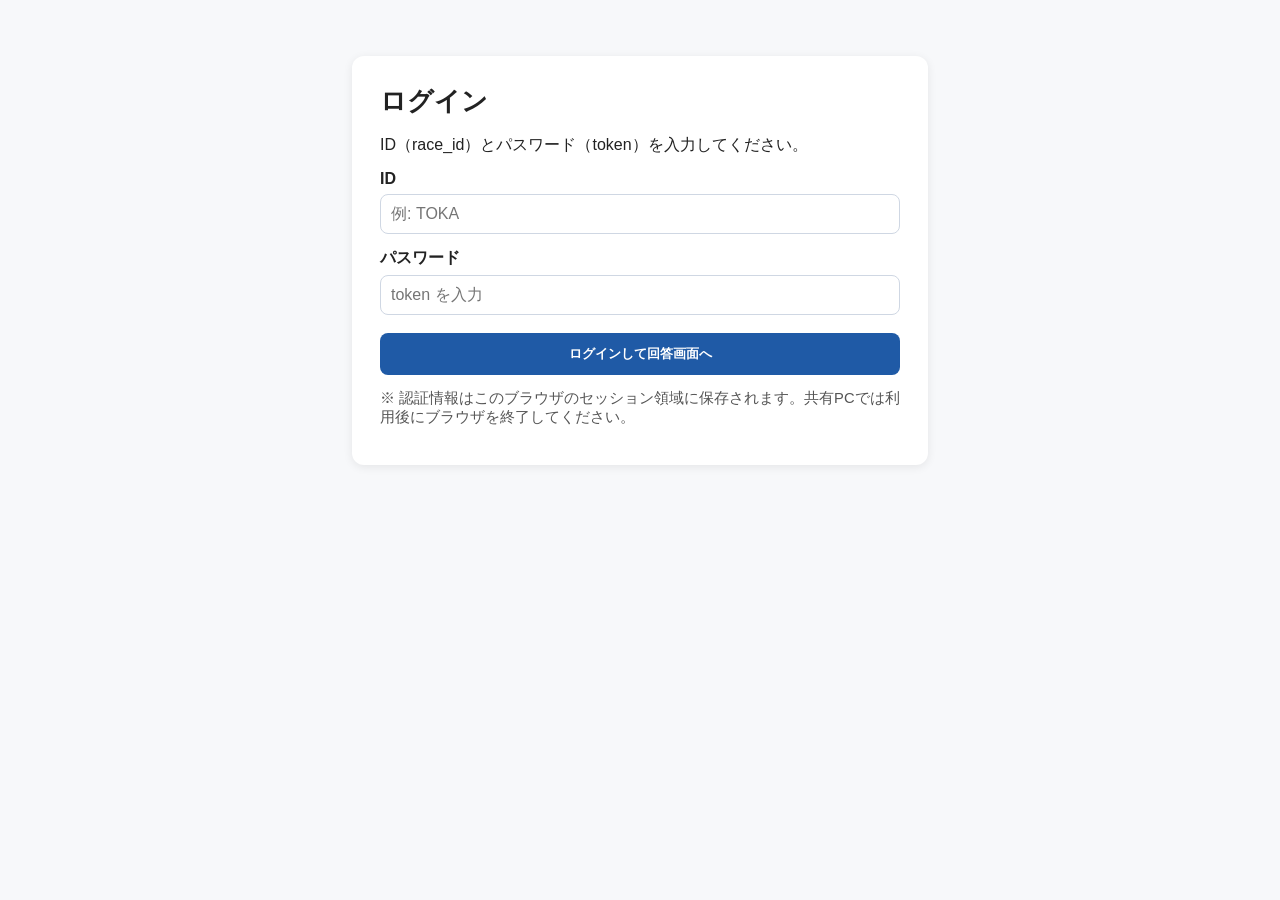
==== login.html @ 59256e29 "Create login.html" ====
<!DOCTYPE html>
<html lang="ja">
<head>
  <meta charset="UTF-8">
  <meta name="viewport" content="width=device-width, initial-scale=1">
  <title>ログイン | マラソン大会心肺停止調査</title>
  <style>
    body { font-family: Arial, "Hiragino Kaku Gothic ProN", "Yu Gothic", sans-serif; margin:0; background:#f7f8fa; color:#222; }
    .wrap { max-width: 520px; margin: 56px auto; background:#fff; border-radius:12px; padding:28px; box-shadow:0 2px 10px rgba(0,0,0,0.08); }
    h1 { margin: 0 0 16px; font-size: 1.6rem; }
    p { margin: 0 0 10px; }
    label { font-weight: 700; display:block; margin: 14px 0 6px; }
    input { width:100%; box-sizing:border-box; padding:10px; border:1px solid #cfd7e3; border-radius:8px; font-size:16px; }
    button { margin-top:18px; width:100%; padding:12px; border:none; border-radius:8px; color:#fff; background:#1f5aa6; font-weight:700; cursor:pointer; }
    .note { margin-top: 14px; font-size: .92rem; color:#555; }
    .error { color:#c62828; margin-top:12px; display:none; }
  </style>
</head>
<body>
  <div class="wrap">
    <h1>ログイン</h1>
    <p>ID（race_id）とパスワード（token）を入力してください。</p>

    <label for="race-id">ID</label>
    <input id="race-id" type="text" autocomplete="username" placeholder="例: TOKA">

    <label for="token">パスワード</label>
    <input id="token" type="password" autocomplete="current-password" placeholder="token を入力">

    <button id="login-btn" type="button">ログインして回答画面へ</button>
    <p id="login-error" class="error"></p>
    <p class="note">※ 認証情報はこのブラウザのセッション領域に保存されます。共有PCでは利用後にブラウザを終了してください。</p>
  </div>

  <script src="login.js"></script>
</body>
</html>
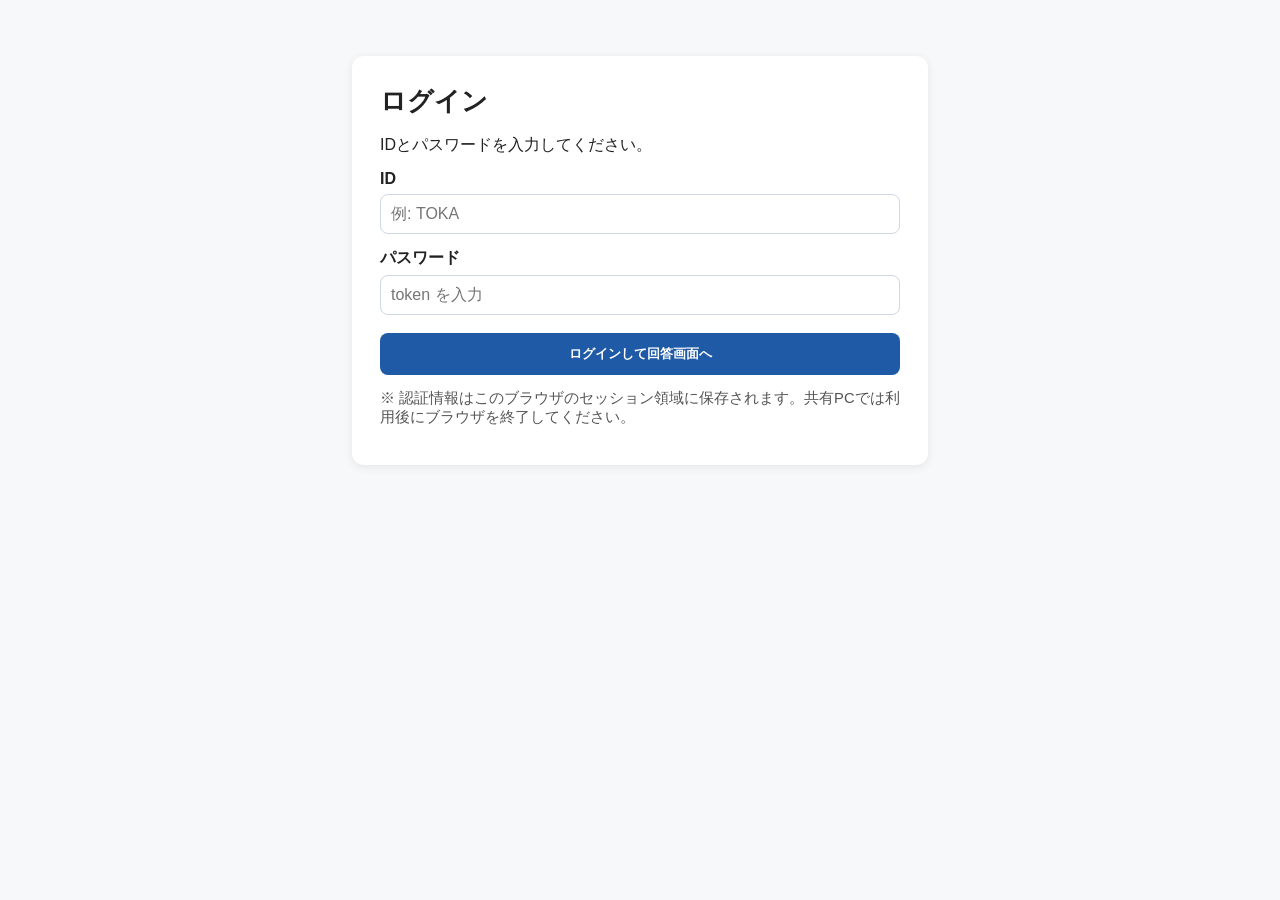
==== commit a10f8c6b: "Update login.html" ====
--- a/login.html
+++ b/login.html
@@ -19,7 +19,7 @@
 <body>
   <div class="wrap">
     <h1>ログイン</h1>
-    <p>ID（race_id）とパスワード（token）を入力してください。</p>
+    <p>IDとパスワードを入力してください。</p>
 
     <label for="race-id">ID</label>
     <input id="race-id" type="text" autocomplete="username" placeholder="例: TOKA">
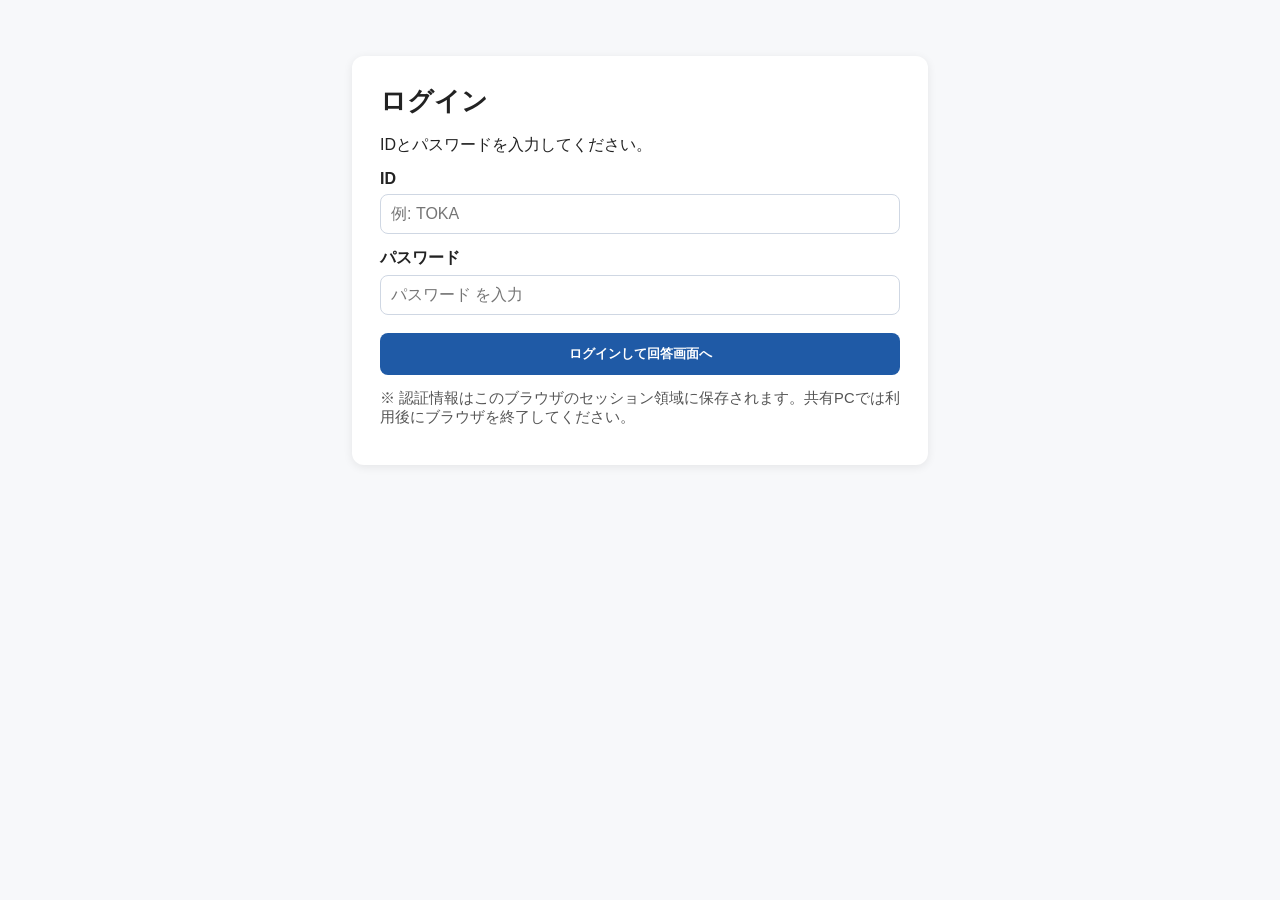
==== commit 6bfecbac: "Update login.html" ====
--- a/login.html
+++ b/login.html
@@ -25,7 +25,7 @@
     <input id="race-id" type="text" autocomplete="username" placeholder="例: TOKA">
 
     <label for="token">パスワード</label>
-    <input id="token" type="password" autocomplete="current-password" placeholder="token を入力">
+    <input id="token" type="password" autocomplete="current-password" placeholder="パスワード を入力">
 
     <button id="login-btn" type="button">ログインして回答画面へ</button>
     <p id="login-error" class="error"></p>
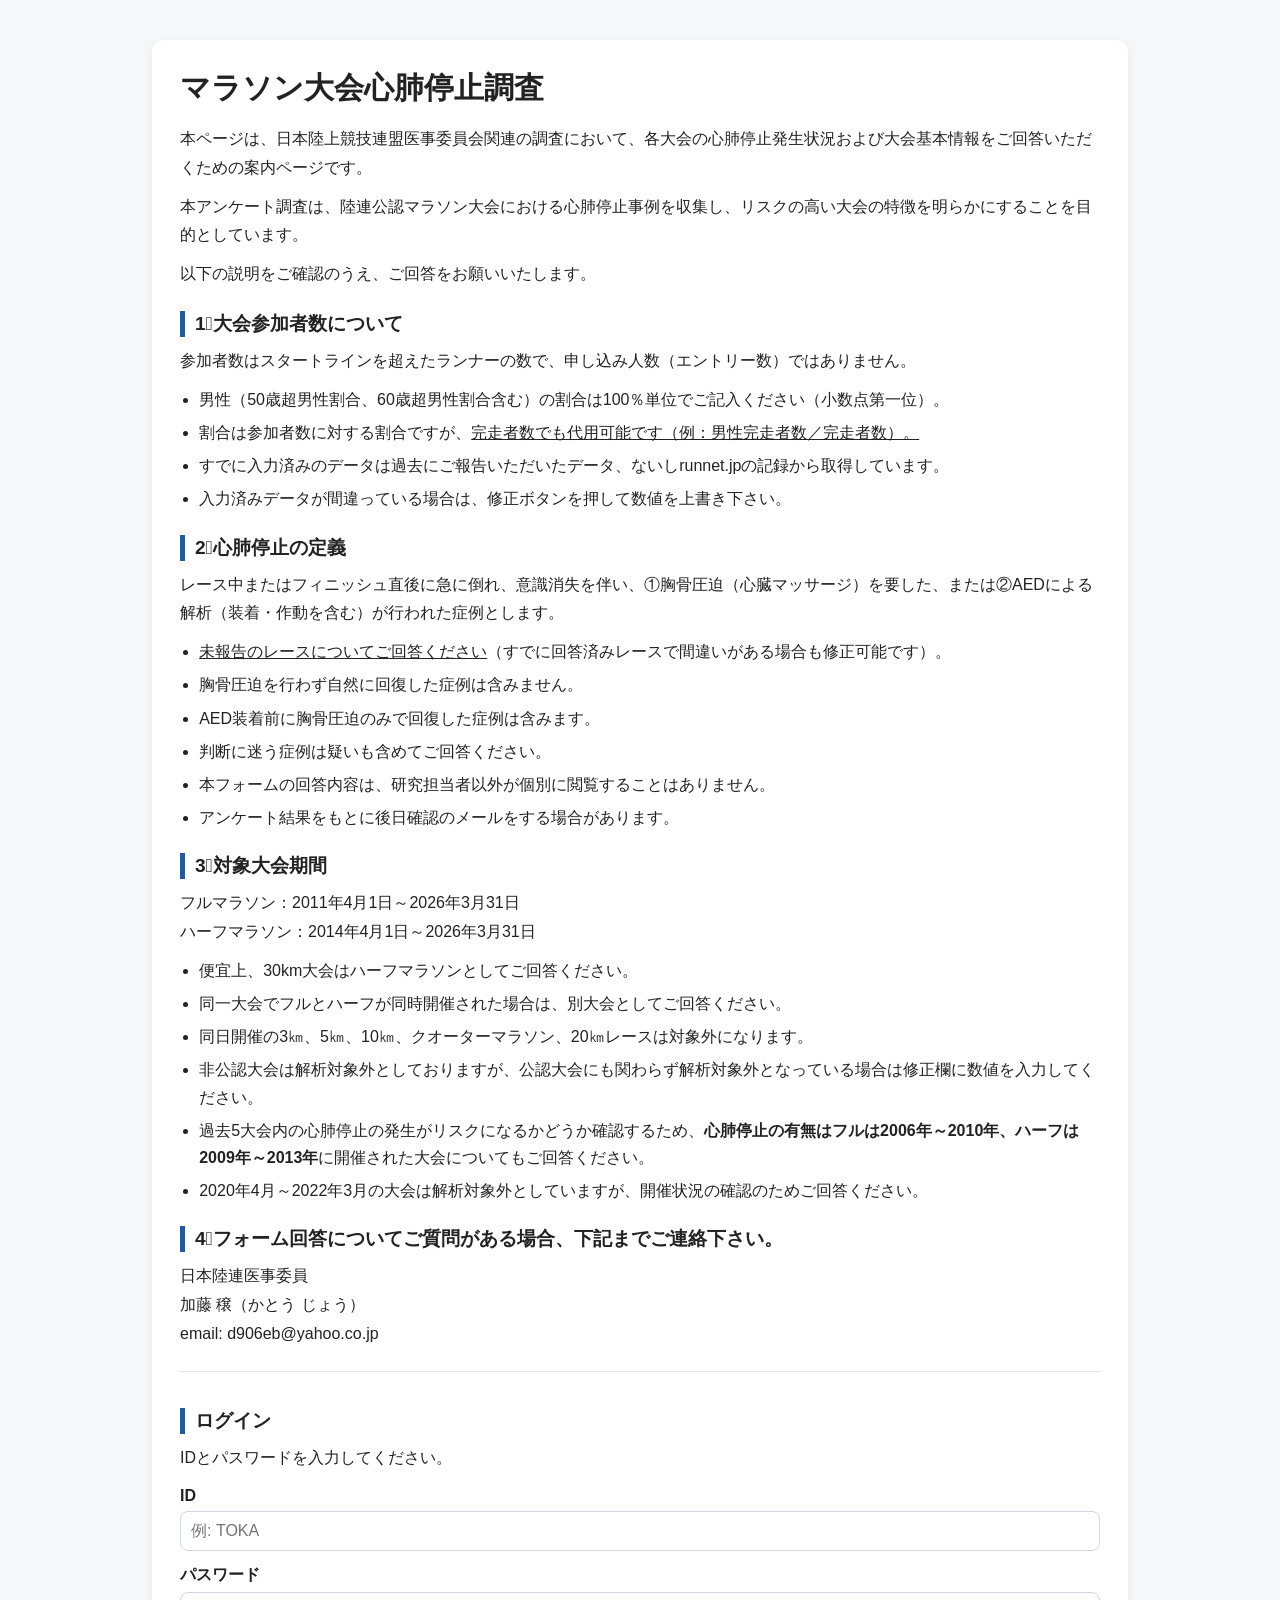
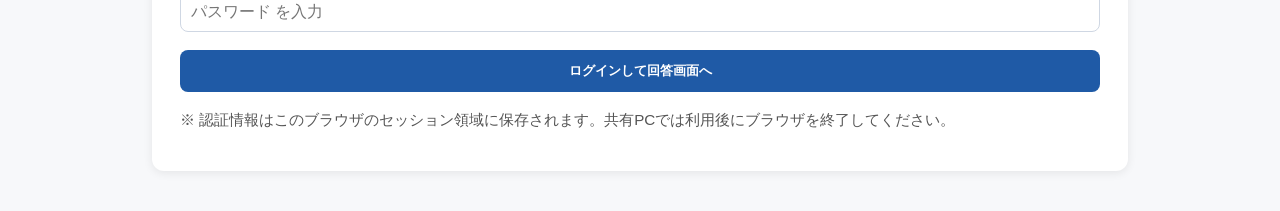
==== commit 16664c7f: "Update login.html" ====
--- a/login.html
+++ b/login.html
@@ -6,30 +6,76 @@
   <title>ログイン | マラソン大会心肺停止調査</title>
   <style>
     body { font-family: Arial, "Hiragino Kaku Gothic ProN", "Yu Gothic", sans-serif; margin:0; background:#f7f8fa; color:#222; }
-    .wrap { max-width: 520px; margin: 56px auto; background:#fff; border-radius:12px; padding:28px; box-shadow:0 2px 10px rgba(0,0,0,0.08); }
-    h1 { margin: 0 0 16px; font-size: 1.6rem; }
-    p { margin: 0 0 10px; }
+    .wrap { max-width: 920px; margin: 40px auto; background:#fff; border-radius:12px; padding:28px; box-shadow:0 2px 10px rgba(0,0,0,0.08); }
+    h1 { margin: 0 0 16px; font-size: 1.9rem; }
+    h2 { margin: 22px 0 10px; font-size: 1.2rem; border-left:5px solid #1f5aa6; padding-left:10px; }
+    p { margin: 0 0 10px; line-height: 1.8; }
+    ul { margin: 8px 0 16px 1.2em; padding: 0; }
+    li { margin: 6px 0; line-height: 1.7; }
     label { font-weight: 700; display:block; margin: 14px 0 6px; }
     input { width:100%; box-sizing:border-box; padding:10px; border:1px solid #cfd7e3; border-radius:8px; font-size:16px; }
     button { margin-top:18px; width:100%; padding:12px; border:none; border-radius:8px; color:#fff; background:#1f5aa6; font-weight:700; cursor:pointer; }
-    .note { margin-top: 14px; font-size: .92rem; color:#555; }
+    .note { margin-top: 14px; font-size: .95rem; color:#555; }
     .error { color:#c62828; margin-top:12px; display:none; }
+    .login-box { margin-top: 22px; padding-top: 14px; border-top: 1px solid #e2e6ea; }
   </style>
 </head>
 <body>
   <div class="wrap">
-    <h1>ログイン</h1>
-    <p>IDとパスワードを入力してください。</p>
+    <h1>マラソン大会心肺停止調査</h1>
 
-    <label for="race-id">ID</label>
-    <input id="race-id" type="text" autocomplete="username" placeholder="例: TOKA">
+    <p>本ページは、日本陸上競技連盟医事委員会関連の調査において、各大会の心肺停止発生状況および大会基本情報をご回答いただくための案内ページです。</p>
+    <p>本アンケート調査は、陸連公認マラソン大会における心肺停止事例を収集し、リスクの高い大会の特徴を明らかにすることを目的としています。</p>
+    <p>以下の説明をご確認のうえ、ご回答をお願いいたします。</p>
 
-    <label for="token">パスワード</label>
-    <input id="token" type="password" autocomplete="current-password" placeholder="パスワード を入力">
+    <h2>1⃣大会参加者数について</h2>
+    <p>参加者数はスタートラインを超えたランナーの数で、申し込み人数（エントリー数）ではありません。</p>
+    <ul>
+      <li>男性（50歳超男性割合、60歳超男性割合含む）の割合は100％単位でご記入ください（小数点第一位）。</li>
+      <li>割合は参加者数に対する割合ですが、<u>完走者数でも代用可能です（例：男性完走者数／完走者数）。</u></li>
+      <li>すでに入力済みのデータは過去にご報告いただいたデータ、ないしrunnet.jpの記録から取得しています。</li>
+      <li>入力済みデータが間違っている場合は、修正ボタンを押して数値を上書き下さい。</li>
+    </ul>
 
-    <button id="login-btn" type="button">ログインして回答画面へ</button>
-    <p id="login-error" class="error"></p>
-    <p class="note">※ 認証情報はこのブラウザのセッション領域に保存されます。共有PCでは利用後にブラウザを終了してください。</p>
+    <h2>2⃣心肺停止の定義</h2>
+    <p>レース中またはフィニッシュ直後に急に倒れ、意識消失を伴い、①胸骨圧迫（心臓マッサージ）を要した、または②AEDによる解析（装着・作動を含む）が行われた症例とします。</p>
+    <ul>
+      <li><u>未報告のレースについてご回答ください</u>（すでに回答済みレースで間違いがある場合も修正可能です）。</li>
+      <li>胸骨圧迫を行わず自然に回復した症例は含みません。</li>
+      <li>AED装着前に胸骨圧迫のみで回復した症例は含みます。</li>
+      <li>判断に迷う症例は疑いも含めてご回答ください。</li>
+      <li>本フォームの回答内容は、研究担当者以外が個別に閲覧することはありません。</li>
+      <li>アンケート結果をもとに後日確認のメールをする場合があります。</li>
+    </ul>
+
+    <h2>3⃣対象大会期間</h2>
+    <p>フルマラソン：2011年4月1日～2026年3月31日<br>ハーフマラソン：2014年4月1日～2026年3月31日</p>
+    <ul>
+      <li>便宜上、30km大会はハーフマラソンとしてご回答ください。</li>
+      <li>同一大会でフルとハーフが同時開催された場合は、別大会としてご回答ください。</li>
+      <li>同日開催の3㎞、5㎞、10㎞、クオーターマラソン、20㎞レースは対象外になります。</li>
+      <li>非公認大会は解析対象外としておりますが、公認大会にも関わらず解析対象外となっている場合は修正欄に数値を入力してください。</li>
+      <li>過去5大会内の心肺停止の発生がリスクになるかどうか確認するため、<strong>心肺停止の有無はフルは2006年～2010年、ハーフは2009年～2013年</strong>に開催された大会についてもご回答ください。</li>
+      <li>2020年4月～2022年3月の大会は解析対象外としていますが、開催状況の確認のためご回答ください。</li>
+    </ul>
+
+    <h2>4⃣フォーム回答についてご質問がある場合、下記までご連絡下さい。</h2>
+    <p>日本陸連医事委員<br>加藤 穣（かとう じょう）<br>email: d906eb@yahoo.co.jp</p>
+
+    <div class="login-box">
+      <h2>ログイン</h2>
+      <p>IDとパスワードを入力してください。</p>
+
+      <label for="race-id">ID</label>
+      <input id="race-id" type="text" autocomplete="username" placeholder="例: TOKA">
+
+      <label for="token">パスワード</label>
+      <input id="token" type="password" autocomplete="current-password" placeholder="パスワード を入力">
+
+      <button id="login-btn" type="button">ログインして回答画面へ</button>
+      <p id="login-error" class="error"></p>
+      <p class="note">※ 認証情報はこのブラウザのセッション領域に保存されます。共有PCでは利用後にブラウザを終了してください。</p>
+    </div>
   </div>
 
   <script src="login.js"></script>
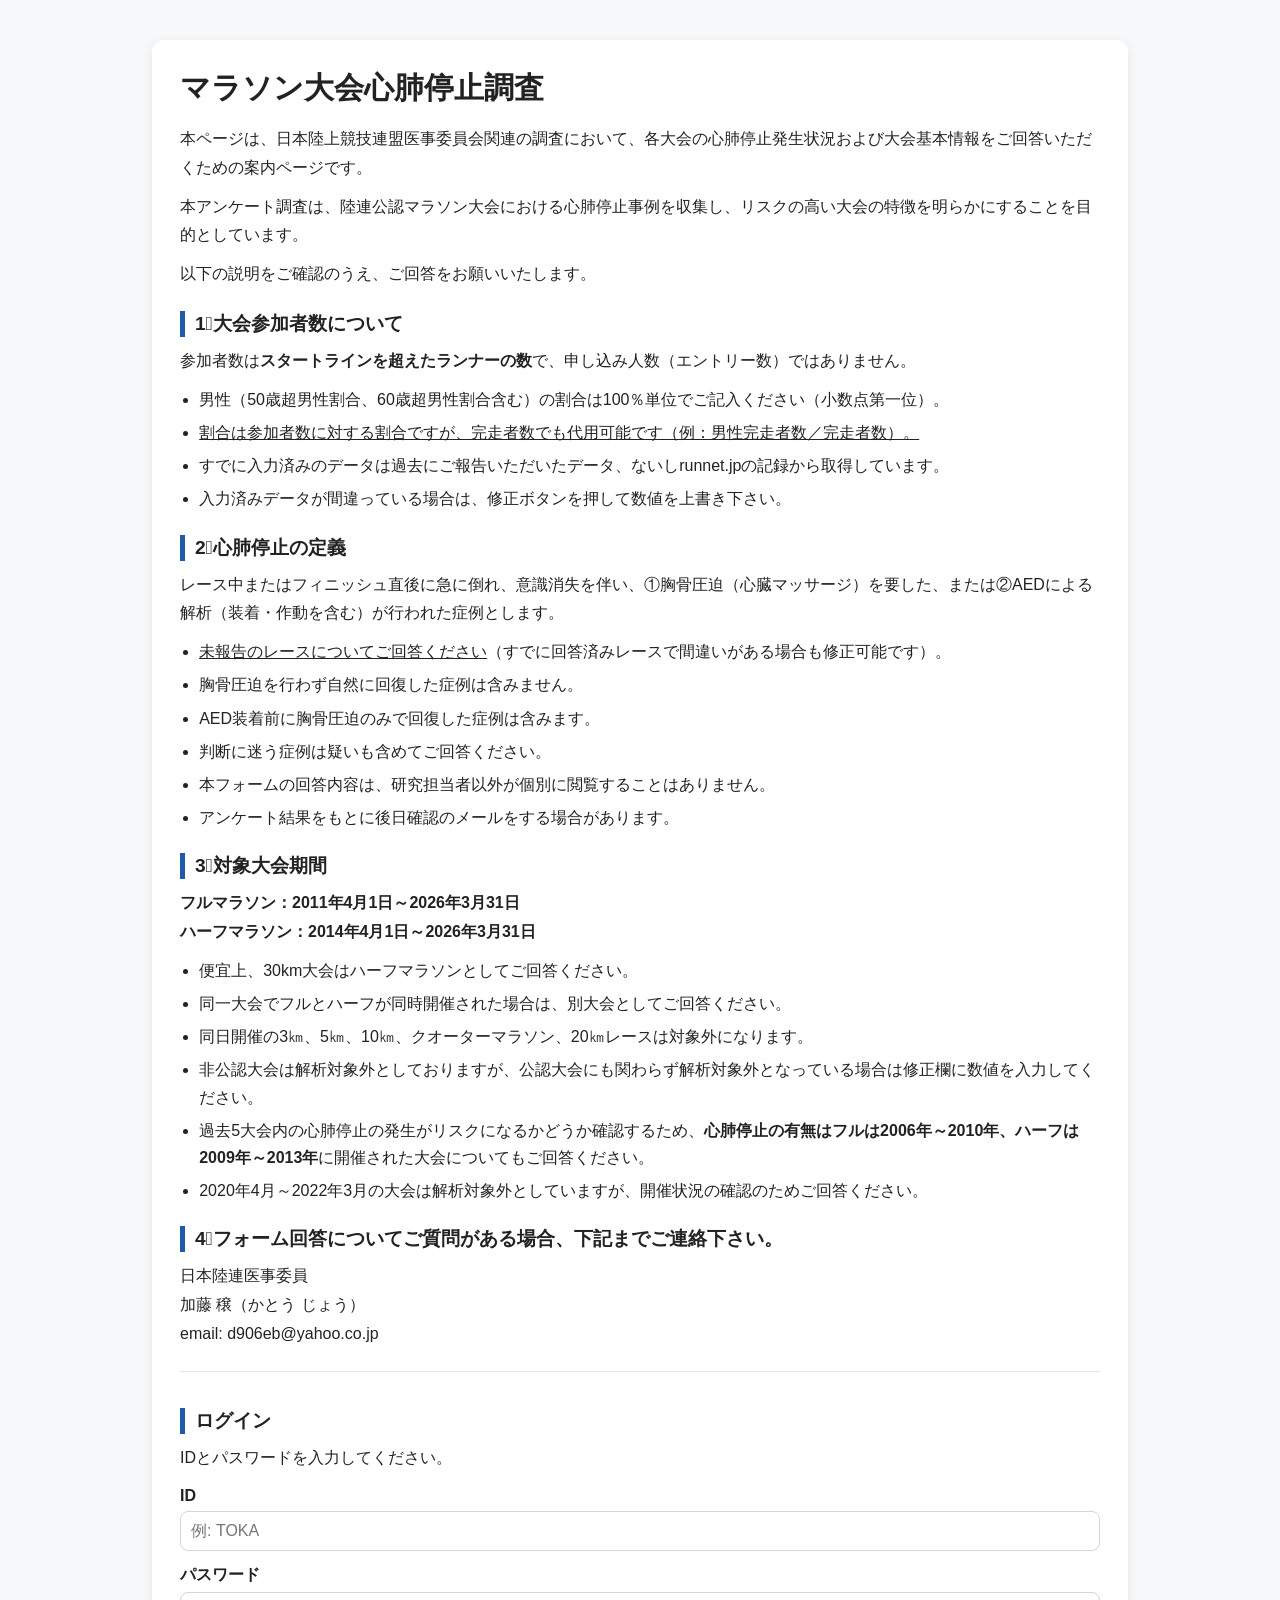
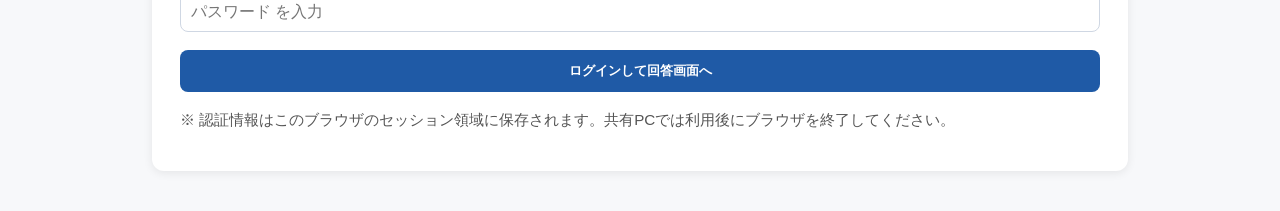
==== commit 83007ca5: "Update login.html" ====
--- a/login.html
+++ b/login.html
@@ -29,10 +29,10 @@
     <p>以下の説明をご確認のうえ、ご回答をお願いいたします。</p>
 
     <h2>1⃣大会参加者数について</h2>
-    <p>参加者数はスタートラインを超えたランナーの数で、申し込み人数（エントリー数）ではありません。</p>
+    <p>参加者数は<strong>スタートラインを超えたランナーの数</strong>で、申し込み人数（エントリー数）ではありません。</p>
     <ul>
       <li>男性（50歳超男性割合、60歳超男性割合含む）の割合は100％単位でご記入ください（小数点第一位）。</li>
-      <li>割合は参加者数に対する割合ですが、<u>完走者数でも代用可能です（例：男性完走者数／完走者数）。</u></li>
+      <li><u>割合は参加者数に対する割合ですが、完走者数でも代用可能です（例：男性完走者数／完走者数）。</u></li>
       <li>すでに入力済みのデータは過去にご報告いただいたデータ、ないしrunnet.jpの記録から取得しています。</li>
       <li>入力済みデータが間違っている場合は、修正ボタンを押して数値を上書き下さい。</li>
     </ul>
@@ -49,7 +49,7 @@
     </ul>
 
     <h2>3⃣対象大会期間</h2>
-    <p>フルマラソン：2011年4月1日～2026年3月31日<br>ハーフマラソン：2014年4月1日～2026年3月31日</p>
+    <p><strong>フルマラソン：2011年4月1日～2026年3月31日</strong><br><strong>ハーフマラソン：2014年4月1日～2026年3月31日</strong></p>
     <ul>
       <li>便宜上、30km大会はハーフマラソンとしてご回答ください。</li>
       <li>同一大会でフルとハーフが同時開催された場合は、別大会としてご回答ください。</li>
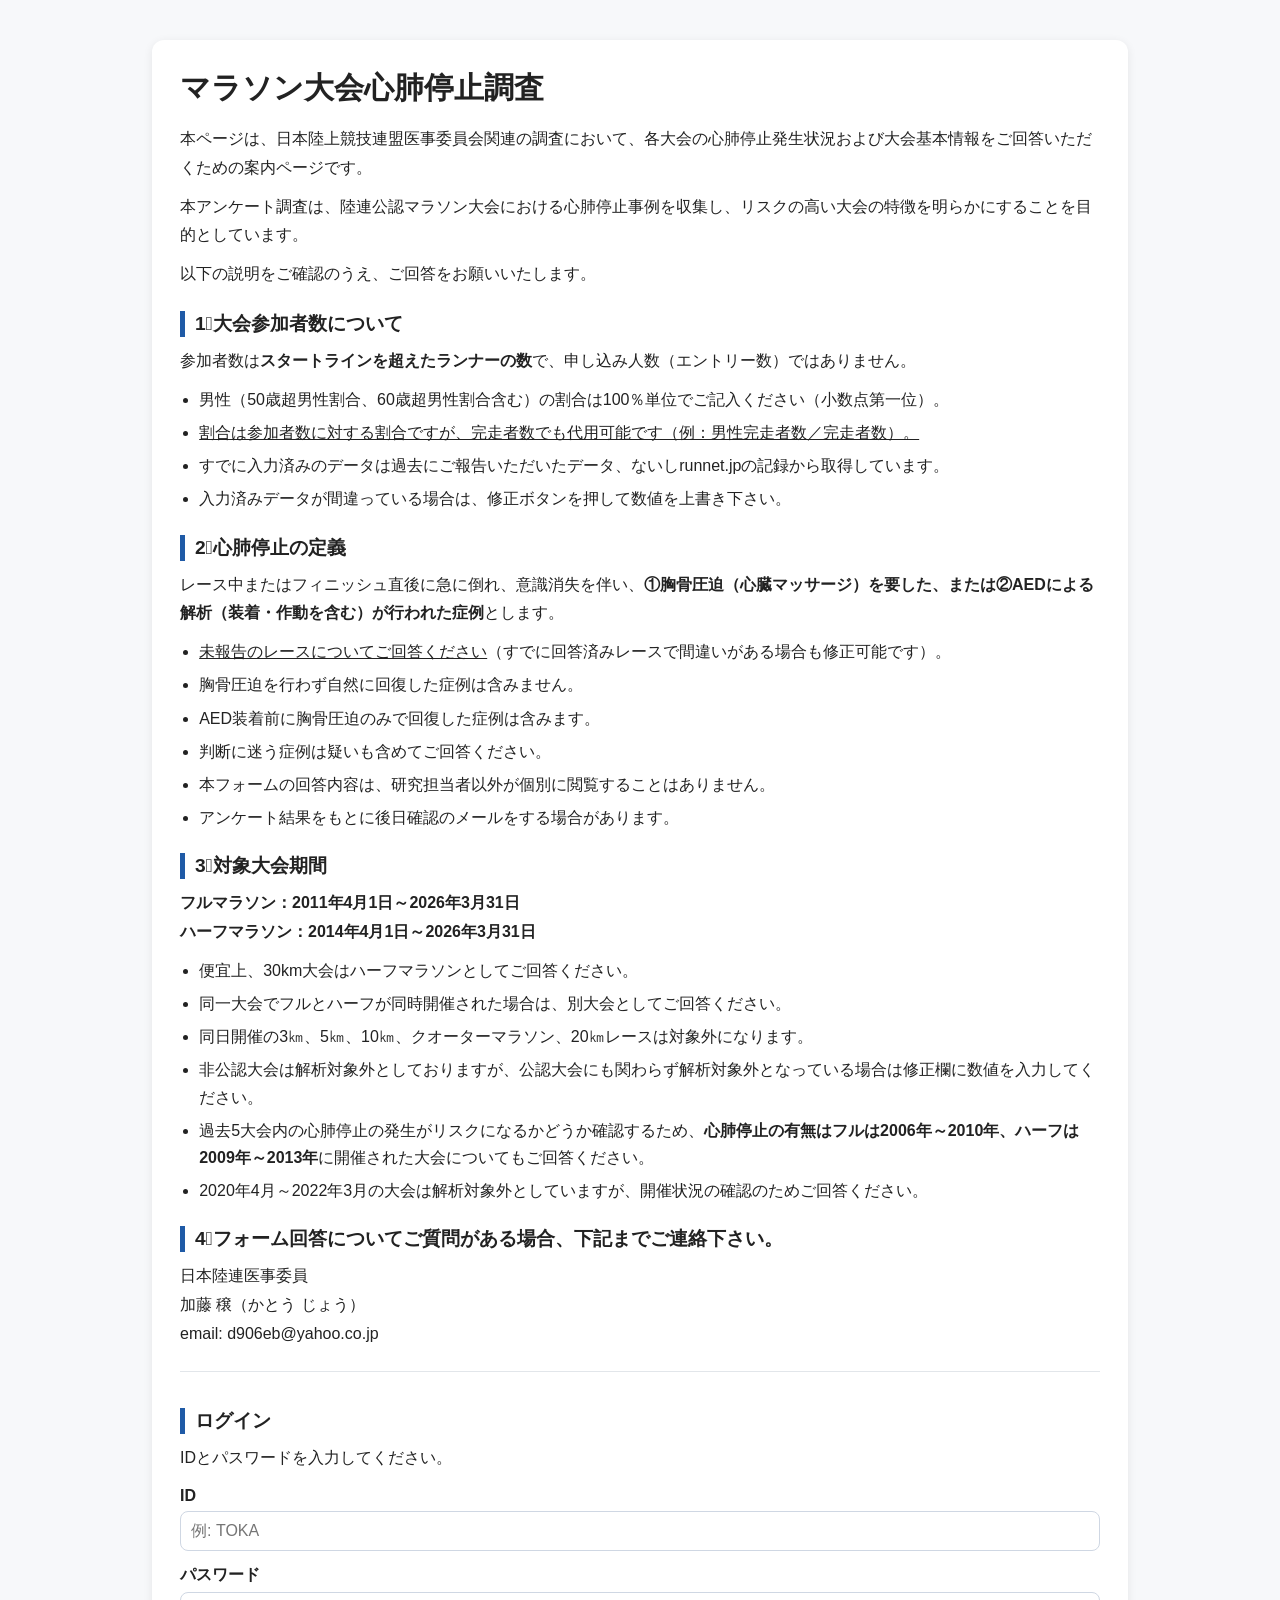
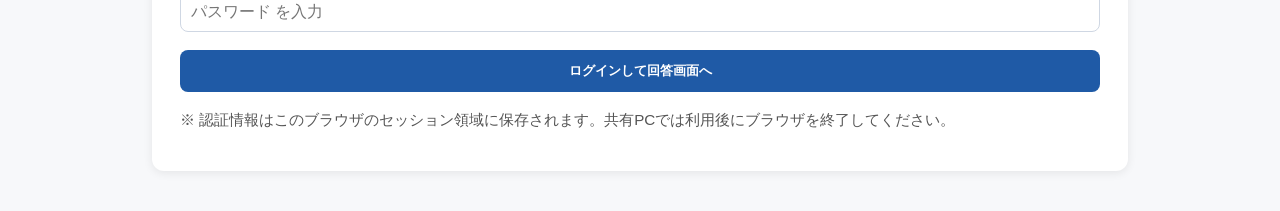
==== commit 0848da69: "Update login.html" ====
--- a/login.html
+++ b/login.html
@@ -38,7 +38,7 @@
     </ul>
 
     <h2>2⃣心肺停止の定義</h2>
-    <p>レース中またはフィニッシュ直後に急に倒れ、意識消失を伴い、①胸骨圧迫（心臓マッサージ）を要した、または②AEDによる解析（装着・作動を含む）が行われた症例とします。</p>
+    <p>レース中またはフィニッシュ直後に急に倒れ、意識消失を伴い、<strong>①胸骨圧迫（心臓マッサージ）を要した、または②AEDによる解析（装着・作動を含む）が行われた症例</strong>とします。</p>
     <ul>
       <li><u>未報告のレースについてご回答ください</u>（すでに回答済みレースで間違いがある場合も修正可能です）。</li>
       <li>胸骨圧迫を行わず自然に回復した症例は含みません。</li>
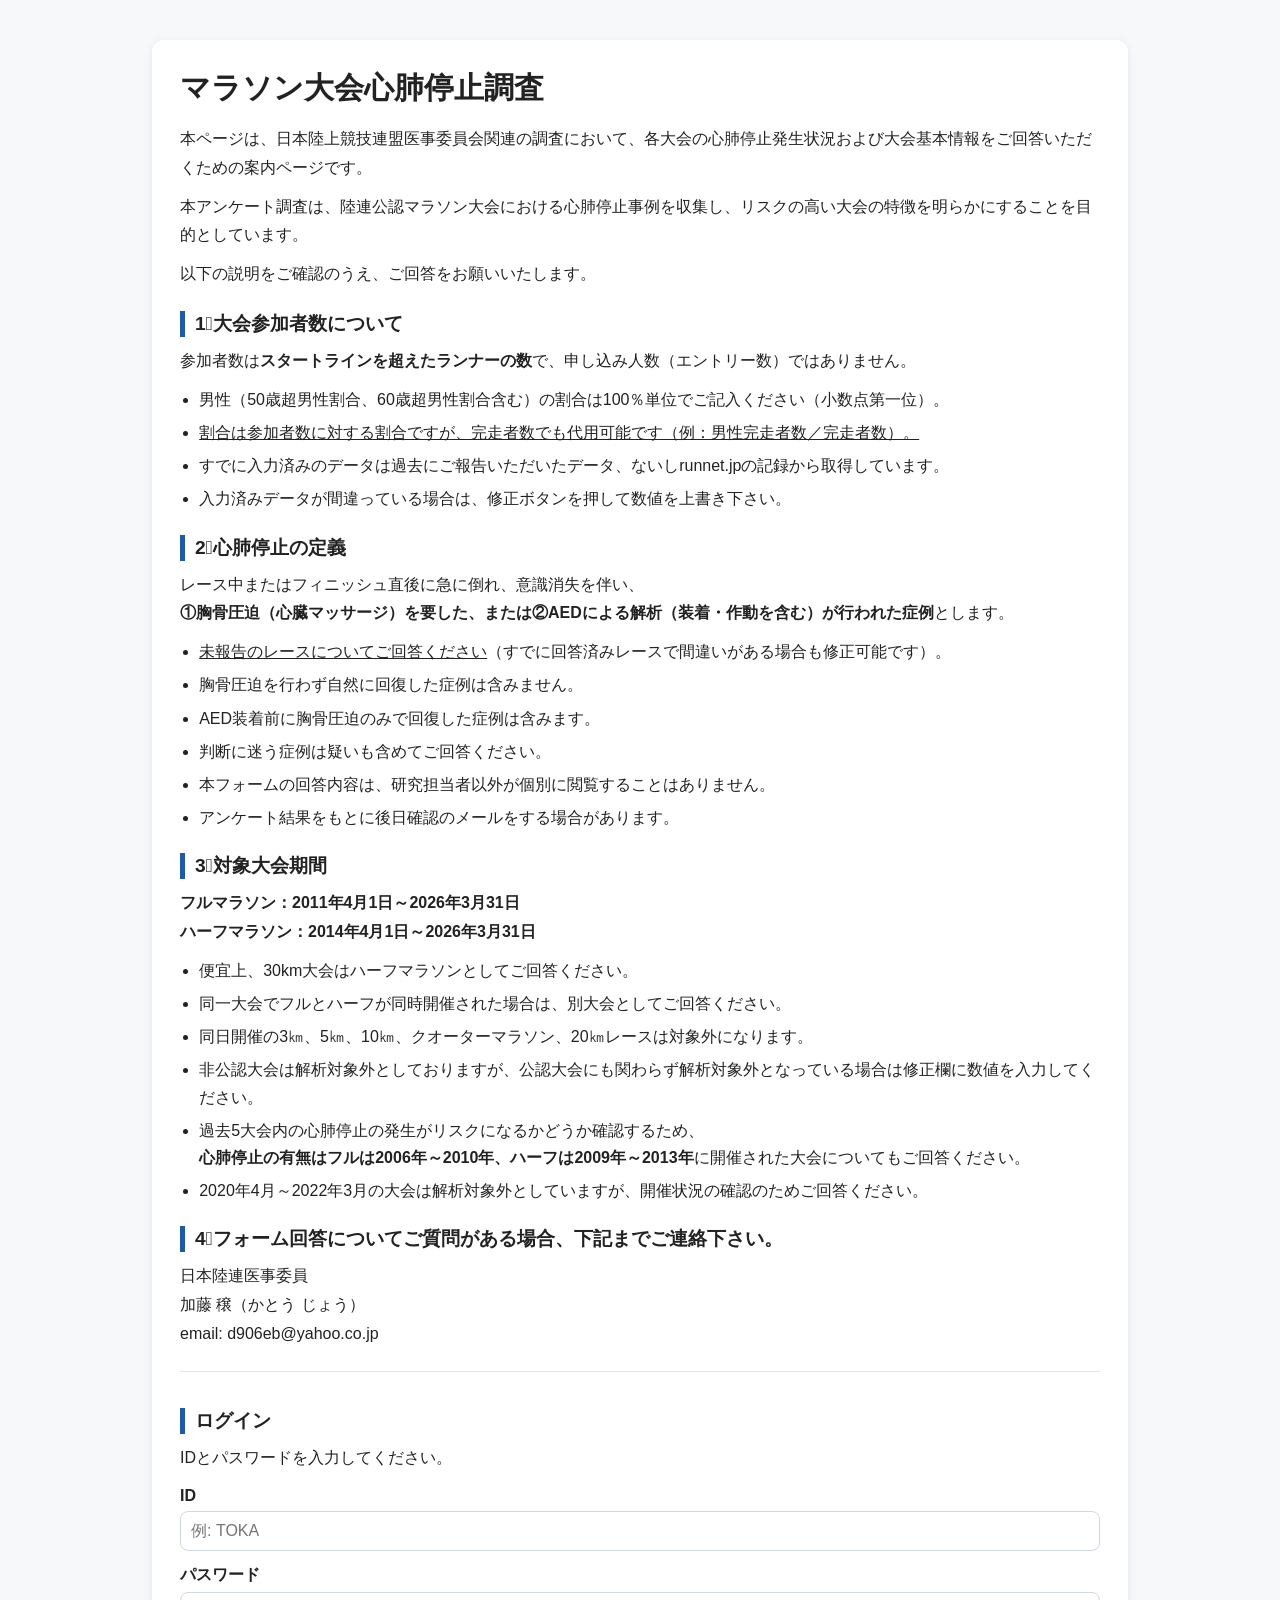
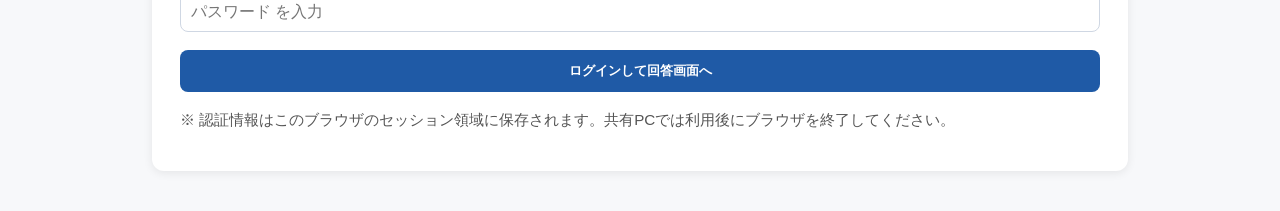
==== commit 4ccf46ca: "Update login.html" ====
--- a/login.html
+++ b/login.html
@@ -38,7 +38,7 @@
     </ul>
 
     <h2>2⃣心肺停止の定義</h2>
-    <p>レース中またはフィニッシュ直後に急に倒れ、意識消失を伴い、<strong>①胸骨圧迫（心臓マッサージ）を要した、または②AEDによる解析（装着・作動を含む）が行われた症例</strong>とします。</p>
+    <p>レース中またはフィニッシュ直後に急に倒れ、意識消失を伴い、<br><strong>①胸骨圧迫（心臓マッサージ）を要した、または②AEDによる解析（装着・作動を含む）が行われた症例</strong>とします。</p>
     <ul>
       <li><u>未報告のレースについてご回答ください</u>（すでに回答済みレースで間違いがある場合も修正可能です）。</li>
       <li>胸骨圧迫を行わず自然に回復した症例は含みません。</li>
@@ -55,7 +55,7 @@
       <li>同一大会でフルとハーフが同時開催された場合は、別大会としてご回答ください。</li>
       <li>同日開催の3㎞、5㎞、10㎞、クオーターマラソン、20㎞レースは対象外になります。</li>
       <li>非公認大会は解析対象外としておりますが、公認大会にも関わらず解析対象外となっている場合は修正欄に数値を入力してください。</li>
-      <li>過去5大会内の心肺停止の発生がリスクになるかどうか確認するため、<strong>心肺停止の有無はフルは2006年～2010年、ハーフは2009年～2013年</strong>に開催された大会についてもご回答ください。</li>
+      <li>過去5大会内の心肺停止の発生がリスクになるかどうか確認するため、<br><strong>心肺停止の有無はフルは2006年～2010年、ハーフは2009年～2013年</strong>に開催された大会についてもご回答ください。</li>
       <li>2020年4月～2022年3月の大会は解析対象外としていますが、開催状況の確認のためご回答ください。</li>
     </ul>
 
